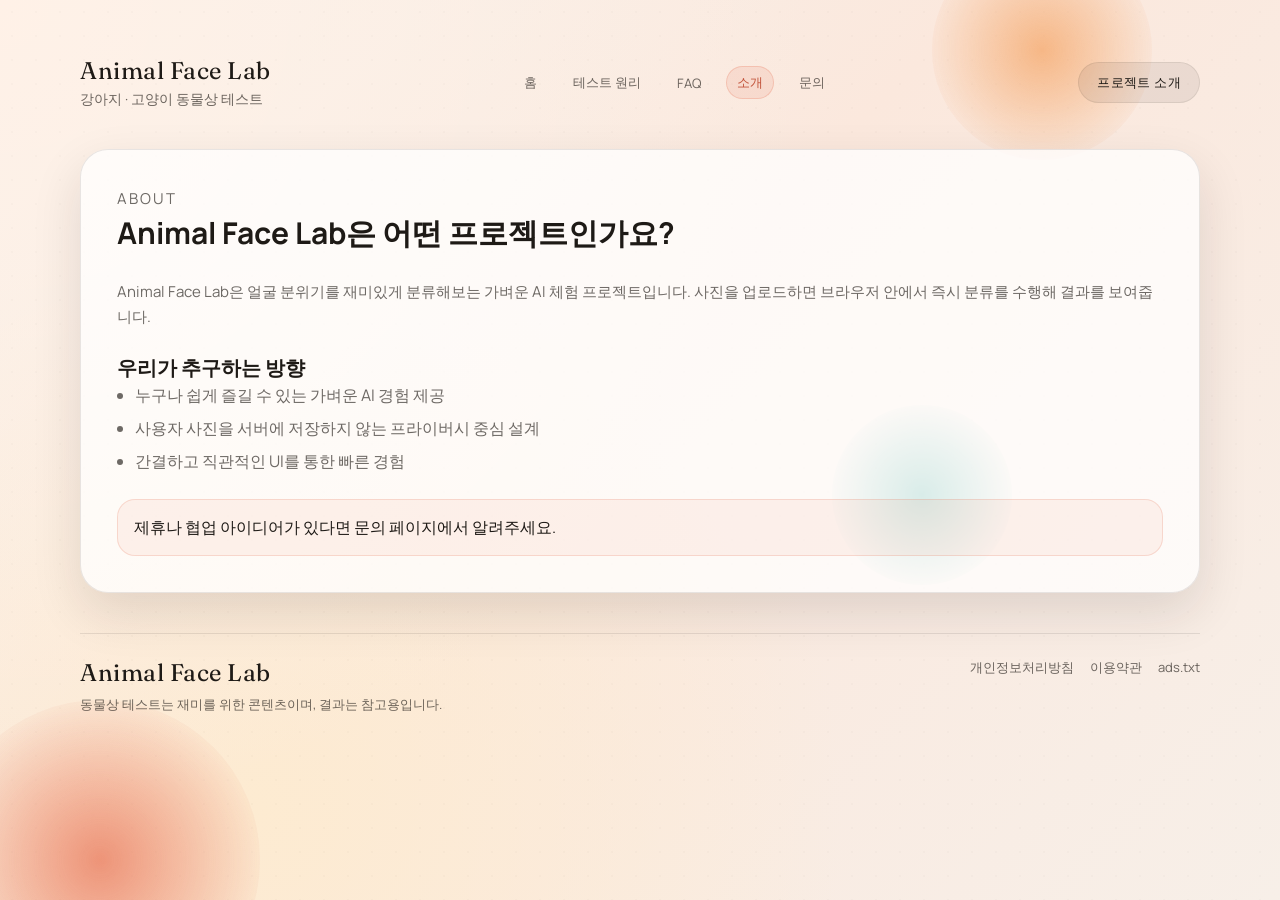
==== about.html @ 6d08c296 "Add Google tag to HTML files" ====
<!DOCTYPE html>
<html lang="ko">
<head>
    <meta charset="UTF-8">
    <meta name="viewport" content="width=device-width, initial-scale=1.0">
    <title>소개 - 동물상 테스트</title>
    <link rel="stylesheet" href="style.css">
    <link rel="preconnect" href="https://fonts.googleapis.com">
    <link rel="preconnect" href="https://fonts.gstatic.com" crossorigin>
    <link href="https://fonts.googleapis.com/css2?family=Fraunces:wght@600;700&family=Manrope:wght@300;400;600;700&display=swap" rel="stylesheet">
    <meta name="google-adsense-account" content="ca-pub-5496594181184755">
    <script async src="https://pagead2.googlesyndication.com/pagead/js/adsbygoogle.js?client=ca-pub-5496594181184755"
        crossorigin="anonymous"></script>
<!-- Google tag (gtag.js) -->
<script async src="https://www.googletagmanager.com/gtag/js?id=G-74EW9BN4FE"></script>
<script>
  window.dataLayer = window.dataLayer || [];
  function gtag(){dataLayer.push(arguments);}
  gtag('js', new Date());

  gtag('config', 'G-74EW9BN4FE');
</script>
</head>
<body>
    <div class="ambient">
        <span class="orb orb--one"></span>
        <span class="orb orb--two"></span>
        <span class="orb orb--three"></span>
    </div>

    <main class="shell">
        <header class="topbar">
            <div class="brand">
                <span class="brand-mark">Animal Face Lab</span>
                <span class="brand-sub">강아지 · 고양이 동물상 테스트</span>
            </div>
            <nav class="site-nav">
                <a href="index.html">홈</a>
                <a href="how-it-works.html">테스트 원리</a>
                <a href="faq.html">FAQ</a>
                <a href="about.html" class="is-active">소개</a>
                <a href="contact.html">문의</a>
            </nav>
            <div class="status-pill">프로젝트 소개</div>
        </header>

        <section class="content-page">
            <div>
                <p class="eyebrow">About</p>
                <h1>Animal Face Lab은 어떤 프로젝트인가요?</h1>
            </div>
            <p>Animal Face Lab은 얼굴 분위기를 재미있게 분류해보는 가벼운 AI 체험 프로젝트입니다. 사진을 업로드하면 브라우저 안에서 즉시 분류를 수행해 결과를 보여줍니다.</p>

            <div>
                <h2>우리가 추구하는 방향</h2>
                <ul>
                    <li>누구나 쉽게 즐길 수 있는 가벼운 AI 경험 제공</li>
                    <li>사용자 사진을 서버에 저장하지 않는 프라이버시 중심 설계</li>
                    <li>간결하고 직관적인 UI를 통한 빠른 경험</li>
                </ul>
            </div>

            <div class="callout">
                제휴나 협업 아이디어가 있다면 문의 페이지에서 알려주세요.
            </div>
        </section>

        <footer class="site-footer">
            <div>
                <span class="brand-mark">Animal Face Lab</span>
                <p class="footer-note">동물상 테스트는 재미를 위한 콘텐츠이며, 결과는 참고용입니다.</p>
            </div>
            <div class="footer-links">
                <a href="privacy.html">개인정보처리방침</a>
                <a href="terms.html">이용약관</a>
                <a href="ads.txt">ads.txt</a>
            </div>
        </footer>
    </main>
</body>
</html>
---- style.css ----
:root {
    color-scheme: light;
    --bg: #f6f2ec;
    --ink: #1e1a16;
    --muted: rgba(30, 26, 22, 0.65);
    --panel: rgba(255, 255, 255, 0.78);
    --panel-strong: #ffffff;
    --line: rgba(30, 26, 22, 0.12);
    --accent: #e76f51;
    --accent-strong: #c2543b;
    --accent-soft: #f4a261;
    --shadow: 0 20px 50px rgba(30, 26, 22, 0.12);
    --radius-lg: 28px;
    --radius-md: 18px;
    --radius-sm: 12px;
}

* {
    box-sizing: border-box;
}

body {
    margin: 0;
    min-height: 100vh;
    background: radial-gradient(circle at top left, #fff1e7 0%, transparent 52%),
        radial-gradient(circle at 20% 90%, #fdebd1 0%, transparent 45%),
        linear-gradient(135deg, #f6f2ec 0%, #fbe8dd 45%, #f7efe8 100%);
    color: var(--ink);
    font-family: 'Manrope', 'Segoe UI', sans-serif;
    display: flex;
    justify-content: center;
    padding: 56px 20px 80px;
    overflow-x: hidden;
}

body::before {
    content: '';
    position: fixed;
    inset: 0;
    background-image: radial-gradient(rgba(30, 26, 22, 0.06) 1px, transparent 1px);
    background-size: 24px 24px;
    pointer-events: none;
    opacity: 0.25;
}

body.loaded .hero,
body.loaded .results {
    opacity: 1;
    transform: translateY(0);
}

.ambient {
    position: fixed;
    inset: 0;
    pointer-events: none;
    z-index: 0;
}

.orb {
    position: absolute;
    border-radius: 50%;
    filter: blur(0.5px);
    opacity: 0.7;
    animation: float 12s ease-in-out infinite;
}

.orb--one {
    width: 220px;
    height: 220px;
    background: radial-gradient(circle, #f4a261 0%, rgba(244, 162, 97, 0.1) 70%);
    top: -60px;
    right: 10%;
}

.orb--two {
    width: 320px;
    height: 320px;
    background: radial-gradient(circle, #e76f51 0%, rgba(231, 111, 81, 0.08) 70%);
    bottom: -120px;
    left: -60px;
    animation-delay: -3s;
}

.orb--three {
    width: 180px;
    height: 180px;
    background: radial-gradient(circle, #2a9d8f 0%, rgba(42, 157, 143, 0.08) 70%);
    top: 45%;
    left: 65%;
    animation-delay: -6s;
}

.shell {
    position: relative;
    z-index: 1;
    width: min(1120px, 100%);
    display: flex;
    flex-direction: column;
    gap: 40px;
}

.topbar {
    display: flex;
    align-items: center;
    justify-content: space-between;
    gap: 16px;
}

.site-nav {
    display: flex;
    gap: 14px;
    flex-wrap: wrap;
    align-items: center;
    font-size: 13px;
}

.site-nav a {
    text-decoration: none;
    color: var(--muted);
    padding: 6px 10px;
    border-radius: 999px;
    border: 1px solid transparent;
    transition: all 0.2s ease;
}

.site-nav a:hover {
    border-color: rgba(30, 26, 22, 0.12);
    color: var(--ink);
}

.site-nav a.is-active {
    background: rgba(231, 111, 81, 0.12);
    color: var(--accent-strong);
    border-color: rgba(231, 111, 81, 0.25);
}

.brand {
    display: flex;
    flex-direction: column;
    gap: 4px;
}

.brand-mark {
    font-family: 'Fraunces', 'Times New Roman', serif;
    font-size: 24px;
    letter-spacing: 0.5px;
}

.brand-sub {
    font-size: 14px;
    color: var(--muted);
}

.status-pill {
    background: rgba(30, 26, 22, 0.07);
    border: 1px solid rgba(30, 26, 22, 0.08);
    padding: 10px 18px;
    border-radius: 999px;
    font-size: 13px;
    letter-spacing: 0.4px;
}

.hero {
    display: grid;
    grid-template-columns: repeat(auto-fit, minmax(280px, 1fr));
    gap: 32px;
    align-items: stretch;
    opacity: 0;
    transform: translateY(16px);
    transition: opacity 0.6s ease, transform 0.6s ease;
}

.hero-copy {
    display: flex;
    flex-direction: column;
    gap: 18px;
}

.eyebrow {
    text-transform: uppercase;
    letter-spacing: 2px;
    font-size: 12px;
    color: var(--accent-strong);
    margin: 0;
}

.hero h1 {
    font-family: 'Fraunces', 'Times New Roman', serif;
    font-size: clamp(32px, 4vw, 48px);
    margin: 0;
}

.subtitle {
    color: var(--muted);
    font-size: 16px;
    line-height: 1.6;
    margin: 0;
}

.hero-stats {
    display: grid;
    grid-template-columns: repeat(3, minmax(0, 1fr));
    gap: 16px;
}

.hero-stats div {
    background: rgba(255, 255, 255, 0.65);
    border: 1px solid rgba(30, 26, 22, 0.08);
    border-radius: var(--radius-sm);
    padding: 14px;
    display: flex;
    flex-direction: column;
    gap: 4px;
}

.stat-number {
    font-weight: 700;
    font-size: 20px;
}

.stat-label {
    font-size: 12px;
    color: var(--muted);
}

.hero-panel {
    background: var(--panel);
    border-radius: var(--radius-lg);
    padding: 28px;
    border: 1px solid rgba(30, 26, 22, 0.12);
    box-shadow: var(--shadow);
    backdrop-filter: blur(8px);
    display: flex;
    flex-direction: column;
    gap: 18px;
}

.panel-header {
    display: flex;
    justify-content: space-between;
    align-items: center;
    gap: 16px;
}

.panel-header h2 {
    margin: 0;
    font-size: 20px;
}

.ghost {
    background: transparent;
    border: 1px solid var(--line);
    border-radius: 999px;
    padding: 8px 16px;
    font-size: 13px;
    cursor: pointer;
    transition: border 0.2s ease, color 0.2s ease;
}

.ghost:hover {
    border-color: var(--accent);
    color: var(--accent-strong);
}

.control-grid {
    display: grid;
    grid-template-columns: repeat(auto-fit, minmax(190px, 1fr));
    gap: 16px;
}

.control {
    display: flex;
    flex-direction: column;
    gap: 8px;
    font-size: 13px;
    color: var(--muted);
}

.control span {
    font-weight: 600;
    color: var(--ink);
}

select {
    appearance: none;
    border-radius: var(--radius-sm);
    border: 1px solid var(--line);
    padding: 10px 12px;
    font-size: 14px;
    background: var(--panel-strong);
    color: var(--ink);
    font-family: inherit;
}

input,
textarea {
    border-radius: var(--radius-sm);
    border: 1px solid var(--line);
    padding: 10px 12px;
    font-size: 14px;
    background: var(--panel-strong);
    color: var(--ink);
    font-family: inherit;
}

textarea {
    resize: vertical;
    min-height: 120px;
}

.preview {
    border-radius: var(--radius-md);
    border: 1px dashed rgba(30, 26, 22, 0.2);
    background: rgba(255, 255, 255, 0.6);
    min-height: 180px;
    display: flex;
    align-items: center;
    justify-content: center;
    color: var(--muted);
    font-size: 13px;
    text-align: center;
    padding: 12px;
}

.preview-copy {
    display: flex;
    flex-direction: column;
    gap: 6px;
}

.preview-title {
    margin: 0;
    font-weight: 600;
    color: var(--ink);
}

.preview-desc {
    margin: 0;
    color: var(--muted);
    font-size: 13px;
}

.preview img {
    width: 100%;
    height: 100%;
    max-height: 240px;
    object-fit: cover;
    border-radius: var(--radius-md);
}

.chip-row {
    display: flex;
    flex-wrap: wrap;
    gap: 8px;
}

.chip {
    border-radius: 999px;
    border: 1px solid var(--line);
    padding: 8px 14px;
    font-size: 13px;
    background: rgba(255, 255, 255, 0.7);
    cursor: pointer;
    transition: all 0.2s ease;
}

.chip.is-active {
    background: var(--accent);
    color: #fff;
    border-color: transparent;
    box-shadow: 0 10px 24px rgba(231, 111, 81, 0.3);
}

.cta {
    border: none;
    border-radius: 999px;
    padding: 14px 18px;
    background: linear-gradient(135deg, #e76f51, #f4a261);
    color: #fff;
    font-size: 16px;
    font-weight: 600;
    cursor: pointer;
    transition: transform 0.2s ease, box-shadow 0.2s ease;
}

.cta:hover {
    transform: translateY(-2px);
    box-shadow: 0 16px 30px rgba(231, 111, 81, 0.3);
}

.hint {
    margin: 0;
    color: var(--muted);
    font-size: 13px;
}

.results {
    display: flex;
    flex-direction: column;
    gap: 20px;
    opacity: 0;
    transform: translateY(16px);
    transition: opacity 0.6s ease 0.1s, transform 0.6s ease 0.1s;
}

.results-header {
    display: flex;
    justify-content: space-between;
    align-items: flex-end;
    gap: 16px;
}

.results-header h2 {
    margin: 0;
    font-size: 26px;
}

.results-note {
    background: rgba(255, 255, 255, 0.65);
    padding: 12px 18px;
    border-radius: var(--radius-sm);
    border: 1px solid rgba(30, 26, 22, 0.08);
    font-size: 13px;
    color: var(--muted);
}

.card-grid {
    display: grid;
    grid-template-columns: repeat(auto-fit, minmax(230px, 1fr));
    gap: 18px;
}

.content {
    background: rgba(255, 255, 255, 0.65);
    border-radius: var(--radius-lg);
    border: 1px solid rgba(30, 26, 22, 0.1);
    padding: 32px;
    display: flex;
    flex-direction: column;
    gap: 24px;
    box-shadow: var(--shadow);
    backdrop-filter: blur(8px);
}

.content-header {
    display: flex;
    justify-content: space-between;
    align-items: flex-end;
    gap: 20px;
}

.content-header h2 {
    margin: 0;
    font-size: 24px;
}

.content-subtitle {
    margin: 0;
    color: var(--muted);
    font-size: 14px;
    max-width: 320px;
}

.content-grid {
    display: grid;
    grid-template-columns: repeat(auto-fit, minmax(220px, 1fr));
    gap: 16px;
}

.content-card {
    background: var(--panel-strong);
    border-radius: var(--radius-md);
    border: 1px solid rgba(30, 26, 22, 0.08);
    padding: 18px;
    display: flex;
    flex-direction: column;
    gap: 8px;
    box-shadow: var(--shadow);
}

.content-card h3 {
    margin: 0;
    font-size: 16px;
}

.content-card p {
    margin: 0;
    color: var(--muted);
    font-size: 14px;
    line-height: 1.5;
}

.contact {
    background: rgba(255, 255, 255, 0.65);
    border-radius: var(--radius-lg);
    border: 1px solid rgba(30, 26, 22, 0.1);
    padding: 32px;
    display: flex;
    flex-direction: column;
    gap: 24px;
    box-shadow: var(--shadow);
    backdrop-filter: blur(8px);
}

.comments {
    background: rgba(255, 255, 255, 0.65);
    border-radius: var(--radius-lg);
    border: 1px solid rgba(30, 26, 22, 0.1);
    padding: 32px;
    display: flex;
    flex-direction: column;
    gap: 20px;
    box-shadow: var(--shadow);
    backdrop-filter: blur(8px);
}

.comments-header {
    display: flex;
    justify-content: space-between;
    align-items: flex-end;
    gap: 20px;
}

.comments-header h2 {
    margin: 0;
    font-size: 24px;
}

.comments-subtitle {
    margin: 0;
    color: var(--muted);
    font-size: 14px;
    max-width: 320px;
}

.contact-header {
    display: flex;
    justify-content: space-between;
    align-items: flex-end;
    gap: 20px;
}

.contact-header h2 {
    margin: 0;
    font-size: 24px;
}

.contact-subtitle {
    margin: 0;
    color: var(--muted);
    font-size: 14px;
    max-width: 320px;
}

.contact-form {
    display: grid;
    grid-template-columns: repeat(auto-fit, minmax(220px, 1fr));
    gap: 16px;
}

.control--full {
    grid-column: 1 / -1;
}

.form-footer {
    grid-column: 1 / -1;
    display: flex;
    align-items: center;
    justify-content: space-between;
    gap: 16px;
    flex-wrap: wrap;
}

.content-page {
    background: rgba(255, 255, 255, 0.75);
    border-radius: var(--radius-lg);
    border: 1px solid rgba(30, 26, 22, 0.1);
    padding: 36px;
    box-shadow: var(--shadow);
    display: flex;
    flex-direction: column;
    gap: 24px;
}

.content-page h1 {
    margin: 0;
    font-size: 30px;
}

.content-page h2 {
    margin: 0;
    font-size: 20px;
}

.content-page p {
    margin: 0;
    color: var(--muted);
    line-height: 1.7;
    font-size: 15px;
}

.content-page .callout {
    background: rgba(231, 111, 81, 0.08);
    border-radius: var(--radius-md);
    padding: 16px;
    border: 1px solid rgba(231, 111, 81, 0.2);
    color: var(--ink);
}

.content-page ul {
    margin: 0;
    padding-left: 18px;
    color: var(--muted);
    line-height: 1.7;
}

.content-page li + li {
    margin-top: 6px;
}

.faq-list {
    display: grid;
    gap: 14px;
}

.faq-item {
    background: var(--panel-strong);
    border-radius: var(--radius-md);
    border: 1px solid rgba(30, 26, 22, 0.08);
    padding: 16px;
}

.faq-item h3 {
    margin: 0 0 8px;
    font-size: 16px;
}

.faq-item p {
    margin: 0;
}

.site-footer {
    display: flex;
    justify-content: space-between;
    align-items: flex-start;
    gap: 20px;
    border-top: 1px solid rgba(30, 26, 22, 0.1);
    padding-top: 24px;
}

.footer-note {
    margin: 8px 0 0;
    color: var(--muted);
    font-size: 13px;
}

.footer-links {
    display: flex;
    gap: 16px;
    flex-wrap: wrap;
    font-size: 13px;
}

.footer-links a {
    text-decoration: none;
    color: var(--muted);
}

.footer-links a:hover {
    color: var(--ink);
}

.card {
    background: var(--panel-strong);
    border-radius: var(--radius-md);
    border: 1px solid rgba(30, 26, 22, 0.08);
    padding: 18px;
    box-shadow: var(--shadow);
    display: flex;
    flex-direction: column;
    gap: 12px;
    min-height: 180px;
    opacity: 0;
    transform: translateY(12px);
}

.card.is-visible {
    animation: fadeUp 0.5s ease forwards;
}

.card h3 {
    margin: 0;
    font-size: 18px;
}

.card p {
    margin: 0;
    color: var(--muted);
    font-size: 14px;
    line-height: 1.5;
}

.tag-row {
    display: flex;
    flex-wrap: wrap;
    gap: 8px;
}

.tag {
    background: rgba(231, 111, 81, 0.12);
    color: var(--accent-strong);
    padding: 6px 10px;
    border-radius: 999px;
    font-size: 12px;
}

.meta {
    display: flex;
    justify-content: space-between;
    font-size: 12px;
    color: var(--muted);
}

.confidence-row {
    display: flex;
    justify-content: space-between;
    font-size: 13px;
    color: var(--muted);
}

.confidence-bar {
    height: 8px;
    border-radius: 999px;
    background: rgba(231, 111, 81, 0.12);
    overflow: hidden;
}

.confidence-bar span {
    display: block;
    height: 100%;
    background: linear-gradient(135deg, #e76f51, #f4a261);
    border-radius: 999px;
}

@keyframes fadeUp {
    from {
        opacity: 0;
        transform: translateY(12px);
    }
    to {
        opacity: 1;
        transform: translateY(0);
    }
}

@keyframes float {
    0% {
        transform: translateY(0px);
    }
    50% {
        transform: translateY(18px);
    }
    100% {
        transform: translateY(0px);
    }
}

@media (max-width: 960px) {
    body {
        padding: 40px 16px 60px;
    }

    .topbar {
        flex-direction: column;
        align-items: flex-start;
    }

    .results-header {
        flex-direction: column;
        align-items: flex-start;
    }

    .contact-header {
        flex-direction: column;
        align-items: flex-start;
    }

    .comments-header {
        flex-direction: column;
        align-items: flex-start;
    }

    .content-header {
        flex-direction: column;
        align-items: flex-start;
    }

    .site-footer {
        flex-direction: column;
        align-items: flex-start;
    }
}

@media (max-width: 680px) {
    .hero-stats {
        grid-template-columns: 1fr;
    }

    .hero-panel {
        padding: 22px;
    }

    .results-note {
        width: 100%;
    }

    .contact {
        padding: 24px;
    }

    .contact-subtitle {
        max-width: none;
    }

    .comments {
        padding: 24px;
    }

    .comments-subtitle {
        max-width: none;
    }

    .content {
        padding: 24px;
    }

    .content-subtitle {
        max-width: none;
    }

    .content-page {
        padding: 26px;
    }
}
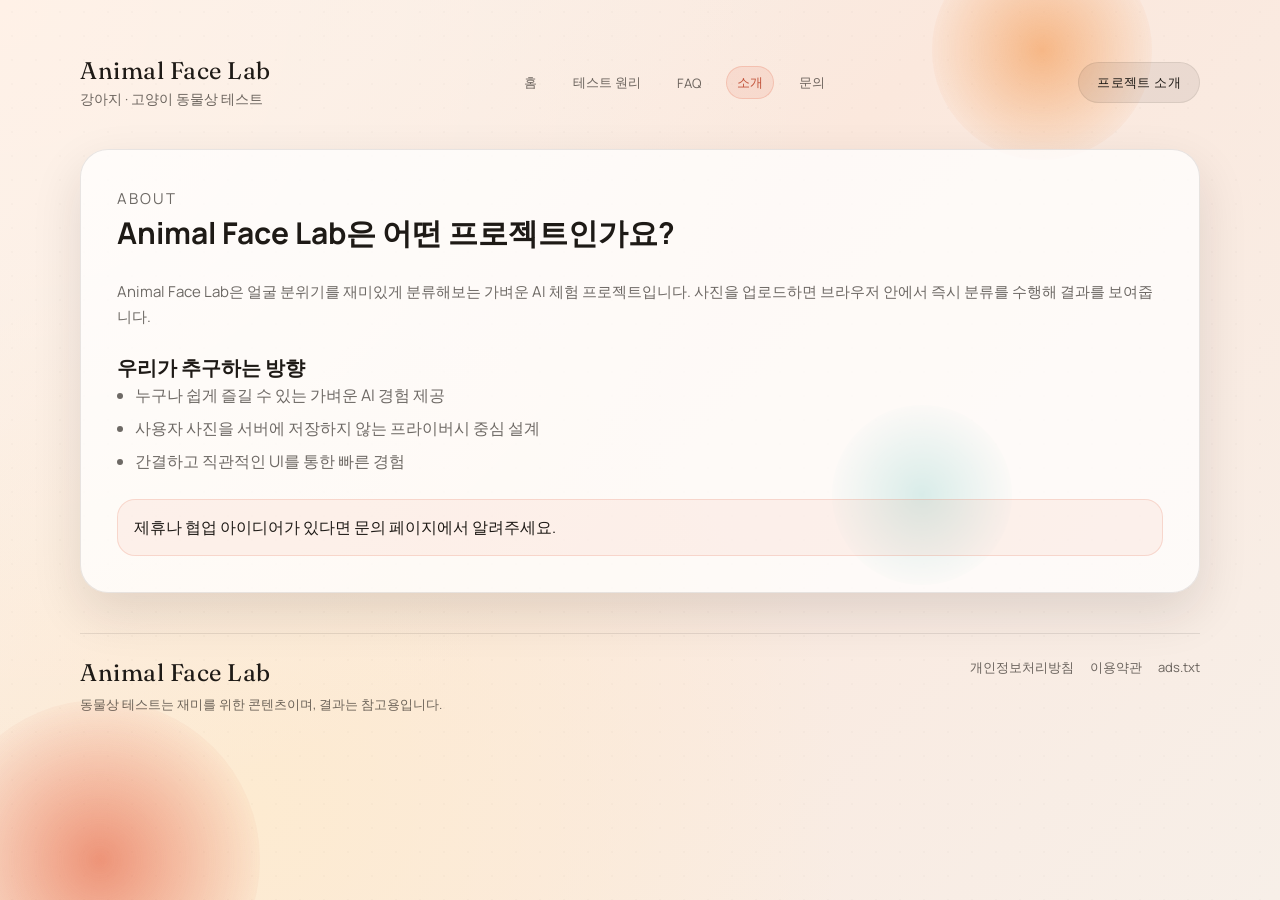
==== commit f247106c: "Use SVG favicon only" ====
--- a/about.html
+++ b/about.html
@@ -1,16 +1,6 @@
 <!DOCTYPE html>
 <html lang="ko">
 <head>
-    <meta charset="UTF-8">
-    <meta name="viewport" content="width=device-width, initial-scale=1.0">
-    <title>소개 - 동물상 테스트</title>
-    <link rel="stylesheet" href="style.css">
-    <link rel="preconnect" href="https://fonts.googleapis.com">
-    <link rel="preconnect" href="https://fonts.gstatic.com" crossorigin>
-    <link href="https://fonts.googleapis.com/css2?family=Fraunces:wght@600;700&family=Manrope:wght@300;400;600;700&display=swap" rel="stylesheet">
-    <meta name="google-adsense-account" content="ca-pub-5496594181184755">
-    <script async src="https://pagead2.googlesyndication.com/pagead/js/adsbygoogle.js?client=ca-pub-5496594181184755"
-        crossorigin="anonymous"></script>
 <!-- Google tag (gtag.js) -->
 <script async src="https://www.googletagmanager.com/gtag/js?id=G-74EW9BN4FE"></script>
 <script>
@@ -20,6 +10,24 @@
 
   gtag('config', 'G-74EW9BN4FE');
 </script>
+<script type="text/javascript">
+    (function(c,l,a,r,i,t,y){
+        c[a]=c[a]||function(){(c[a].q=c[a].q||[]).push(arguments)};
+        t=l.createElement(r);t.async=1;t.src="https://www.clarity.ms/tag/"+i;
+        y=l.getElementsByTagName(r)[0];y.parentNode.insertBefore(t,y);
+    })(window, document, "clarity", "script", "vo0vlmgaj1");
+</script>
+    <meta charset="UTF-8">
+    <meta name="viewport" content="width=device-width, initial-scale=1.0">
+    <link rel="icon" href="favicon.svg" type="image/svg+xml">
+    <title>소개 - 동물상 테스트</title>
+    <link rel="stylesheet" href="style.css">
+    <link rel="preconnect" href="https://fonts.googleapis.com">
+    <link rel="preconnect" href="https://fonts.gstatic.com" crossorigin>
+    <link href="https://fonts.googleapis.com/css2?family=Fraunces:wght@600;700&family=Manrope:wght@300;400;600;700&display=swap" rel="stylesheet">
+    <meta name="google-adsense-account" content="ca-pub-5496594181184755">
+    <script async src="https://pagead2.googlesyndication.com/pagead/js/adsbygoogle.js?client=ca-pub-5496594181184755"
+        crossorigin="anonymous"></script>
 </head>
 <body>
     <div class="ambient">
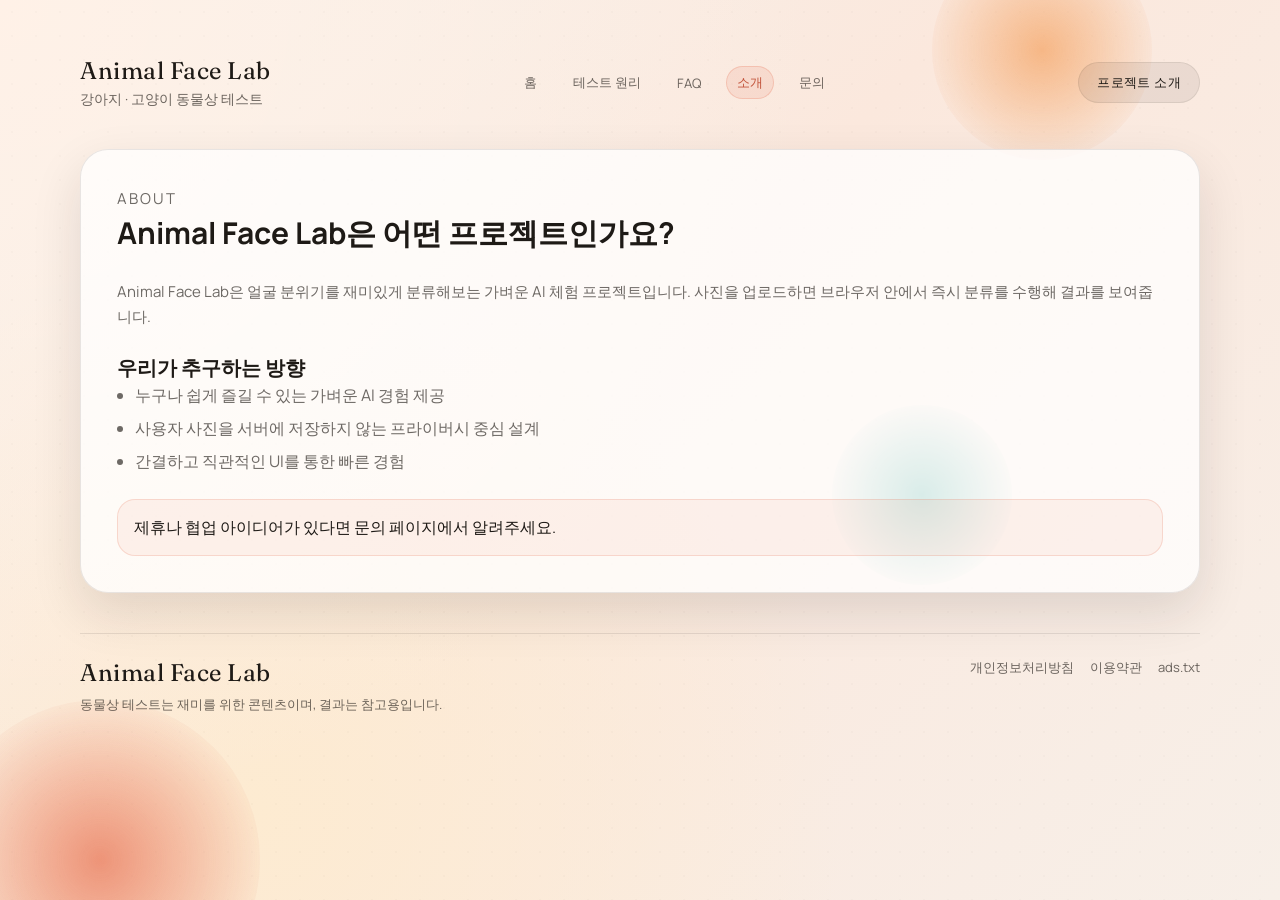
==== commit afd01d99: "Improve SEO metadata" ====
--- a/about.html
+++ b/about.html
@@ -21,6 +21,21 @@
     <meta name="viewport" content="width=device-width, initial-scale=1.0">
     <link rel="icon" href="favicon.svg" type="image/svg+xml">
     <title>소개 - 동물상 테스트</title>
+    <meta name="description" content="Animal Face Lab 소개와 서비스 목적, 데이터 처리 방식 등을 안내합니다.">
+    <link rel="canonical" href="https://693a126a.practice-29o.pages.dev/about.html">
+    <meta name="robots" content="index, follow">
+    <meta name="theme-color" content="#e76f51">
+    <meta property="og:site_name" content="Animal Face Lab">
+    <meta property="og:type" content="website">
+    <meta property="og:locale" content="ko_KR">
+    <meta property="og:url" content="https://693a126a.practice-29o.pages.dev/about.html">
+    <meta property="og:title" content="소개 - 동물상 테스트">
+    <meta property="og:description" content="Animal Face Lab 소개와 서비스 목적, 데이터 처리 방식 등을 안내합니다.">
+    <meta property="og:image" content="https://693a126a.practice-29o.pages.dev/og-image.svg">
+    <meta name="twitter:card" content="summary">
+    <meta name="twitter:title" content="소개 - 동물상 테스트">
+    <meta name="twitter:description" content="Animal Face Lab 소개와 서비스 목적, 데이터 처리 방식 등을 안내합니다.">
+    <meta name="twitter:image" content="https://693a126a.practice-29o.pages.dev/og-image.svg">
     <link rel="stylesheet" href="style.css">
     <link rel="preconnect" href="https://fonts.googleapis.com">
     <link rel="preconnect" href="https://fonts.gstatic.com" crossorigin>
@@ -28,6 +43,9 @@
     <meta name="google-adsense-account" content="ca-pub-5496594181184755">
     <script async src="https://pagead2.googlesyndication.com/pagead/js/adsbygoogle.js?client=ca-pub-5496594181184755"
         crossorigin="anonymous"></script>
+    <script type="application/ld+json">
+{"@context":"https://schema.org","@type":"WebPage","name":"소개 - 동물상 테스트","url":"https://693a126a.practice-29o.pages.dev/about.html","description":"Animal Face Lab 소개와 서비스 목적, 데이터 처리 방식 등을 안내합니다.","inLanguage":"ko-KR","isPartOf":{"@type":"WebSite","name":"Animal Face Lab","url":"https://693a126a.practice-29o.pages.dev/"}}
+    </script>
 </head>
 <body>
     <div class="ambient">
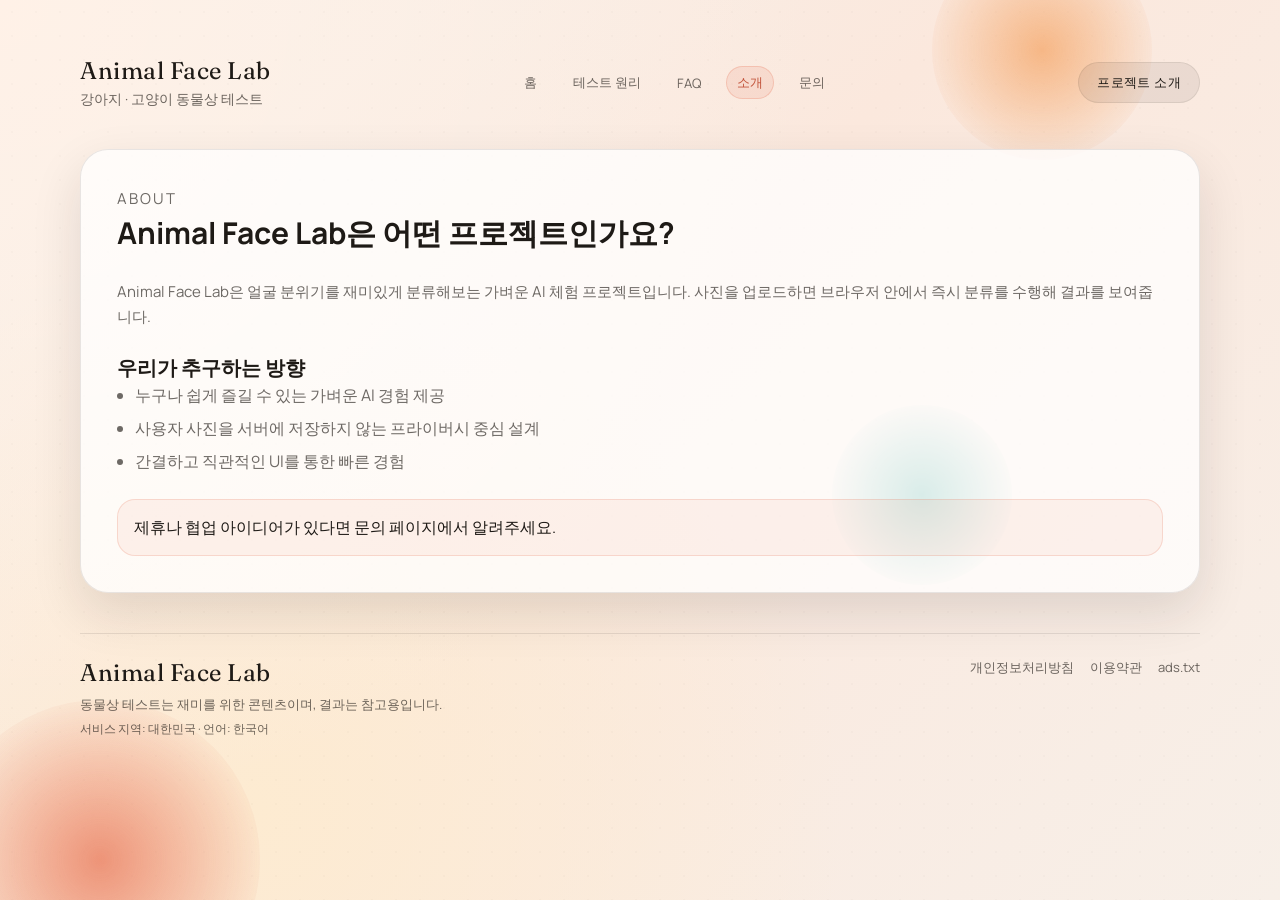
==== commit e6e1fbfc: "Add geo targeting signals" ====
--- a/about.html
+++ b/about.html
@@ -95,6 +95,7 @@
             <div>
                 <span class="brand-mark">Animal Face Lab</span>
                 <p class="footer-note">동물상 테스트는 재미를 위한 콘텐츠이며, 결과는 참고용입니다.</p>
+                <p class="footer-geo">서비스 지역: 대한민국 · 언어: 한국어</p>
             </div>
             <div class="footer-links">
                 <a href="privacy.html">개인정보처리방침</a>
--- a/style.css
+++ b/style.css
@@ -654,6 +654,12 @@
     font-size: 13px;
 }
 
+.footer-geo {
+    margin: 6px 0 0;
+    color: var(--muted);
+    font-size: 12px;
+}
+
 .footer-links {
     display: flex;
     gap: 16px;
